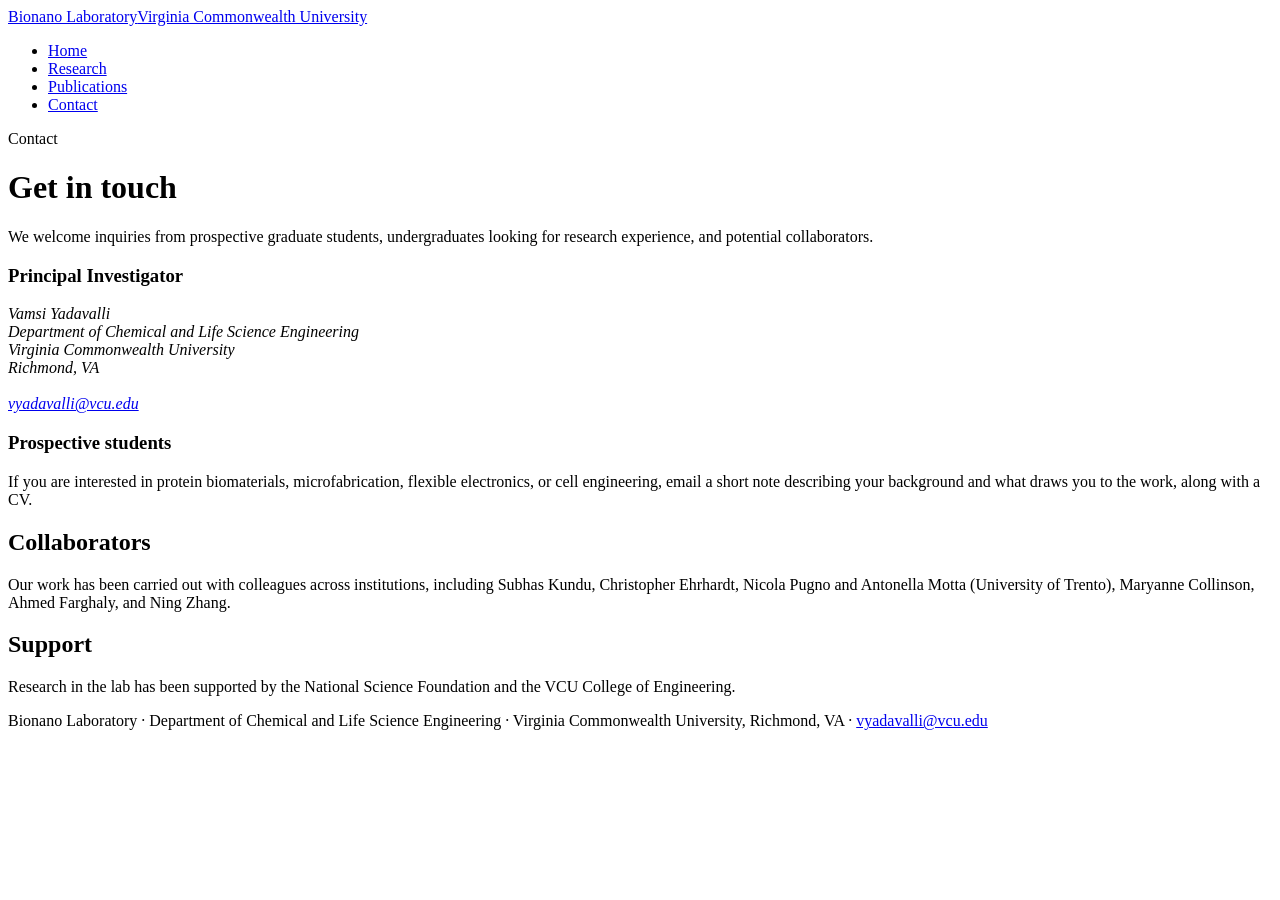
==== contact.html @ 3ca4eb9b "Add files via upload" ====
<!DOCTYPE html>
<html lang="en">
<head>
<meta charset="utf-8">
<meta name="viewport" content="width=device-width, initial-scale=1">
<title>Contact &mdash; Bionano Laboratory, VCU</title>
<meta name="description" content="Contact the Bionano Laboratory at Virginia Commonwealth University, and information for prospective students.">
<link rel="stylesheet" href="style.css">
</head>
<body>

<header class="site">
  <div class="wrap">
    <a class="brand" href="index.html">Bionano Laboratory<span>Virginia Commonwealth University</span></a>
    <nav>
      <ul>
        <li><a href="index.html">Home</a></li>
        <li><a href="research.html">Research</a></li>
        <li><a href="publications.html">Publications</a></li>
        <li><a class="active" href="contact.html">Contact</a></li>
      </ul>
    </nav>
  </div>
</header>

<div class="hero">
  <div class="wrap">
    <p class="kicker">Contact</p>
    <h1>Get in touch</h1>
    <p class="lede">We welcome inquiries from prospective graduate students, undergraduates looking for research experience, and potential collaborators.</p>
  </div>
</div>

<section>
  <div class="wrap">
    <div class="contact-grid">
      <div>
        <h3>Principal Investigator</h3>
        <address>
          Vamsi Yadavalli<br>
          Department of Chemical and Life Science Engineering<br>
          Virginia Commonwealth University<br>
          Richmond, VA<br><br>
          <a href="mailto:vyadavalli@vcu.edu">vyadavalli@vcu.edu</a>
        </address>
      </div>
      <div>
        <h3>Prospective students</h3>
        <p class="sub">If you are interested in protein biomaterials, microfabrication, flexible electronics, or cell engineering, email a short note describing your background and what draws you to the work, along with a CV.</p>
      </div>
    </div>
  </div>
</section>

<section class="tint">
  <div class="wrap">
    <h2>Collaborators</h2>
    <p class="sub">Our work has been carried out with colleagues across institutions, including Subhas Kundu, Christopher Ehrhardt, Nicola Pugno and Antonella Motta (University of Trento), Maryanne Collinson, Ahmed Farghaly, and Ning Zhang.</p>
    <h2>Support</h2>
    <p class="sub">Research in the lab has been supported by the National Science Foundation and the VCU College of Engineering.</p>
  </div>
</section>

<footer class="site">
  <div class="wrap">
    Bionano Laboratory &middot; Department of Chemical and Life Science Engineering &middot; Virginia Commonwealth University, Richmond, VA &middot;
    <a href="mailto:vyadavalli@vcu.edu">vyadavalli@vcu.edu</a>
  </div>
</footer>

</body>
</html>
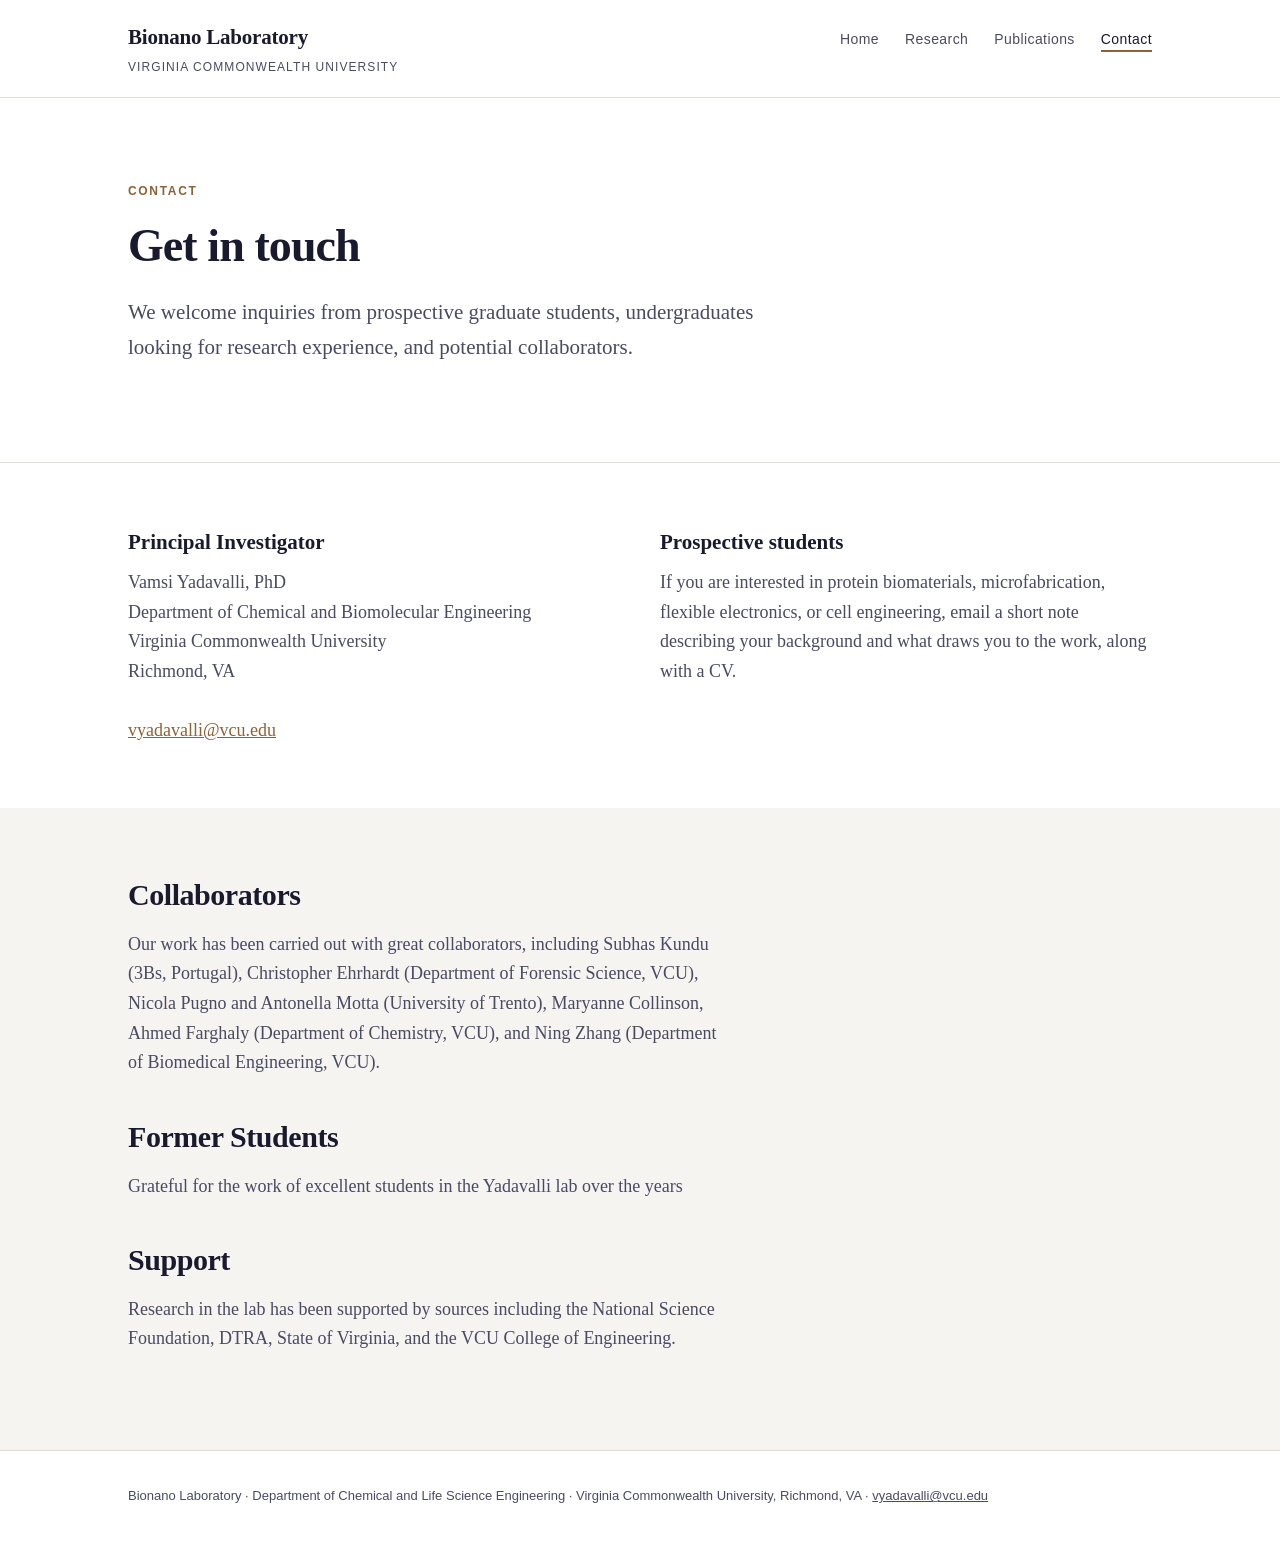
==== commit 5e441d42: "Add files via upload" ====
--- a/contact.html
+++ b/contact.html
@@ -37,8 +37,8 @@
       <div>
         <h3>Principal Investigator</h3>
         <address>
-          Vamsi Yadavalli<br>
-          Department of Chemical and Life Science Engineering<br>
+          Vamsi Yadavalli, PhD <br>
+          Department of Chemical and Biomolecular Engineering<br>
           Virginia Commonwealth University<br>
           Richmond, VA<br><br>
           <a href="mailto:vyadavalli@vcu.edu">vyadavalli@vcu.edu</a>
@@ -55,9 +55,11 @@
 <section class="tint">
   <div class="wrap">
     <h2>Collaborators</h2>
-    <p class="sub">Our work has been carried out with colleagues across institutions, including Subhas Kundu, Christopher Ehrhardt, Nicola Pugno and Antonella Motta (University of Trento), Maryanne Collinson, Ahmed Farghaly, and Ning Zhang.</p>
+    <p class="sub">Our work has been carried out with great collaborators, including Subhas Kundu (3Bs, Portugal), Christopher Ehrhardt (Department of Forensic Science, VCU), Nicola Pugno and Antonella Motta (University of Trento), Maryanne Collinson, Ahmed Farghaly (Department of Chemistry, VCU), and Ning Zhang (Department of Biomedical Engineering, VCU).</p>
+    <h2>Former Students</h2>
+    <p class="sub">Grateful for the work of excellent students in the Yadavalli lab over the years</p>
     <h2>Support</h2>
-    <p class="sub">Research in the lab has been supported by the National Science Foundation and the VCU College of Engineering.</p>
+    <p class="sub">Research in the lab has been supported by sources including the National Science Foundation, DTRA, State of Virginia, and the VCU College of Engineering.</p>
   </div>
 </section>
 
--- a/style.css
+++ b/style.css
@@ -0,0 +1,277 @@
+:root {
+  --ink: #1a1a2e;
+  --ink-soft: #4a4a63;
+  --paper: #ffffff;
+  --paper-tint: #f6f4f0;
+  --accent: #8c6239;
+  --accent-light: #c9a227;
+  --rule: #e2ded6;
+  --max: 1080px;
+}
+
+* { box-sizing: border-box; }
+
+html { scroll-behavior: smooth; }
+
+body {
+  margin: 0;
+  font-family: "Charter", "Georgia", "Cambria", serif;
+  font-size: 18px;
+  line-height: 1.65;
+  color: var(--ink);
+  background: var(--paper);
+  -webkit-font-smoothing: antialiased;
+}
+
+.wrap {
+  max-width: var(--max);
+  margin: 0 auto;
+  padding: 0 28px;
+}
+
+/* ---------- Header / nav ---------- */
+
+header.site {
+  border-bottom: 1px solid var(--rule);
+  background: var(--paper);
+  position: sticky;
+  top: 0;
+  z-index: 10;
+}
+
+header.site .wrap {
+  display: flex;
+  align-items: baseline;
+  justify-content: space-between;
+  flex-wrap: wrap;
+  gap: 12px;
+  padding-top: 20px;
+  padding-bottom: 20px;
+}
+
+.brand {
+  font-size: 21px;
+  font-weight: 700;
+  letter-spacing: -0.01em;
+  color: var(--ink);
+  text-decoration: none;
+}
+
+.brand span {
+  display: block;
+  font-family: "Helvetica Neue", Arial, sans-serif;
+  font-size: 12px;
+  font-weight: 500;
+  letter-spacing: 0.09em;
+  text-transform: uppercase;
+  color: var(--ink-soft);
+  margin-top: 3px;
+}
+
+nav ul {
+  list-style: none;
+  display: flex;
+  gap: 26px;
+  margin: 0;
+  padding: 0;
+  font-family: "Helvetica Neue", Arial, sans-serif;
+  font-size: 14px;
+  letter-spacing: 0.03em;
+}
+
+nav a {
+  color: var(--ink-soft);
+  text-decoration: none;
+  padding-bottom: 3px;
+  border-bottom: 2px solid transparent;
+}
+
+nav a:hover { color: var(--ink); }
+
+nav a.active {
+  color: var(--ink);
+  border-bottom-color: var(--accent);
+}
+
+/* ---------- Hero ---------- */
+
+.hero {
+  padding: 84px 0 68px;
+  border-bottom: 1px solid var(--rule);
+}
+
+.hero h1 {
+  font-size: 46px;
+  line-height: 1.15;
+  letter-spacing: -0.02em;
+  margin: 0 0 22px;
+  max-width: 20ch;
+}
+
+.hero p.lede {
+  font-size: 21px;
+  color: var(--ink-soft);
+  max-width: 62ch;
+  margin: 0 0 30px;
+}
+
+.kicker {
+  font-family: "Helvetica Neue", Arial, sans-serif;
+  font-size: 12px;
+  font-weight: 600;
+  letter-spacing: 0.14em;
+  text-transform: uppercase;
+  color: var(--accent);
+  margin: 0 0 18px;
+}
+
+.btn {
+  display: inline-block;
+  font-family: "Helvetica Neue", Arial, sans-serif;
+  font-size: 14px;
+  letter-spacing: 0.03em;
+  padding: 11px 22px;
+  border: 1px solid var(--ink);
+  color: var(--ink);
+  text-decoration: none;
+  margin-right: 12px;
+}
+
+.btn:hover { background: var(--ink); color: var(--paper); }
+
+/* ---------- Sections ---------- */
+
+section { padding: 62px 0; }
+
+section.tint { background: var(--paper-tint); }
+
+h2 {
+  font-size: 30px;
+  letter-spacing: -0.015em;
+  margin: 0 0 10px;
+}
+
+h3 {
+  font-size: 21px;
+  margin: 0 0 8px;
+}
+
+.sub {
+  color: var(--ink-soft);
+  max-width: 66ch;
+  margin: 0 0 34px;
+}
+
+.grid {
+  display: grid;
+  grid-template-columns: repeat(auto-fit, minmax(280px, 1fr));
+  gap: 34px;
+}
+
+.card h3 { margin-bottom: 6px; }
+
+.card p {
+  color: var(--ink-soft);
+  font-size: 17px;
+  margin: 0;
+}
+
+.card .tag {
+  font-family: "Helvetica Neue", Arial, sans-serif;
+  font-size: 11px;
+  letter-spacing: 0.1em;
+  text-transform: uppercase;
+  color: var(--accent);
+  display: block;
+  margin-bottom: 8px;
+}
+
+/* ---------- Research detail ---------- */
+
+.topic {
+  padding: 34px 0;
+  border-bottom: 1px solid var(--rule);
+}
+
+.topic:last-child { border-bottom: none; }
+
+.topic p { color: var(--ink-soft); max-width: 72ch; }
+
+.refs {
+  font-family: "Helvetica Neue", Arial, sans-serif;
+  font-size: 13px;
+  color: var(--accent);
+  margin-top: 10px;
+}
+
+/* ---------- Publications ---------- */
+
+.year-head {
+  font-family: "Helvetica Neue", Arial, sans-serif;
+  font-size: 13px;
+  font-weight: 700;
+  letter-spacing: 0.12em;
+  color: var(--accent);
+  border-bottom: 1px solid var(--rule);
+  padding-bottom: 7px;
+  margin: 42px 0 4px;
+}
+
+ol.pubs {
+  list-style: none;
+  padding: 0;
+  margin: 0;
+}
+
+ol.pubs li {
+  padding: 15px 0;
+  border-bottom: 1px solid var(--rule);
+  font-size: 17px;
+}
+
+ol.pubs li em { color: var(--ink-soft); }
+
+.note {
+  background: var(--paper-tint);
+  border-left: 3px solid var(--accent-light);
+  padding: 16px 20px;
+  font-size: 16px;
+  color: var(--ink-soft);
+  margin: 0 0 30px;
+}
+
+/* ---------- Contact ---------- */
+
+.contact-grid {
+  display: grid;
+  grid-template-columns: repeat(auto-fit, minmax(260px, 1fr));
+  gap: 40px;
+}
+
+.contact-grid a { color: var(--accent); }
+
+address {
+  font-style: normal;
+  color: var(--ink-soft);
+}
+
+/* ---------- Footer ---------- */
+
+footer.site {
+  border-top: 1px solid var(--rule);
+  padding: 34px 0;
+  font-family: "Helvetica Neue", Arial, sans-serif;
+  font-size: 13px;
+  color: var(--ink-soft);
+}
+
+footer.site a { color: var(--ink-soft); }
+
+@media (max-width: 640px) {
+  body { font-size: 17px; }
+  .hero { padding: 54px 0 44px; }
+  .hero h1 { font-size: 33px; }
+  .hero p.lede { font-size: 19px; }
+  h2 { font-size: 25px; }
+  nav ul { gap: 18px; }
+}
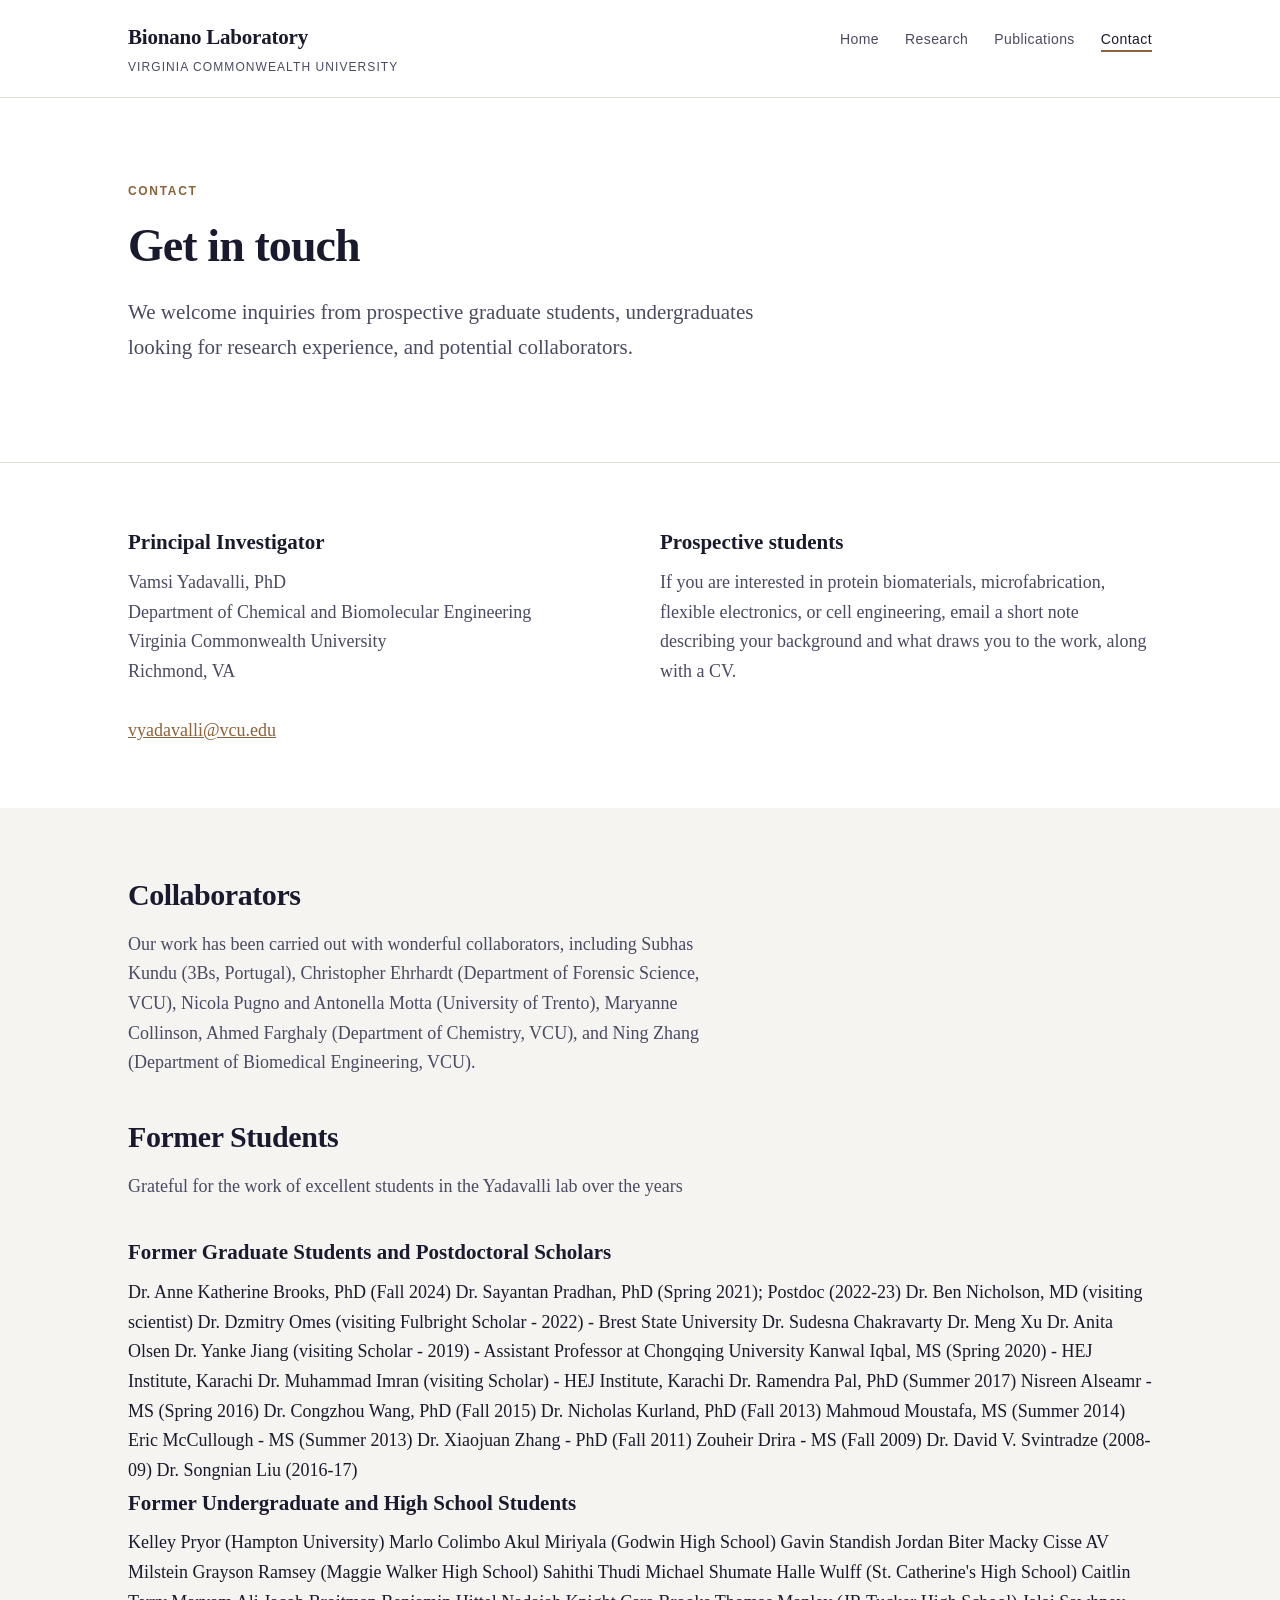
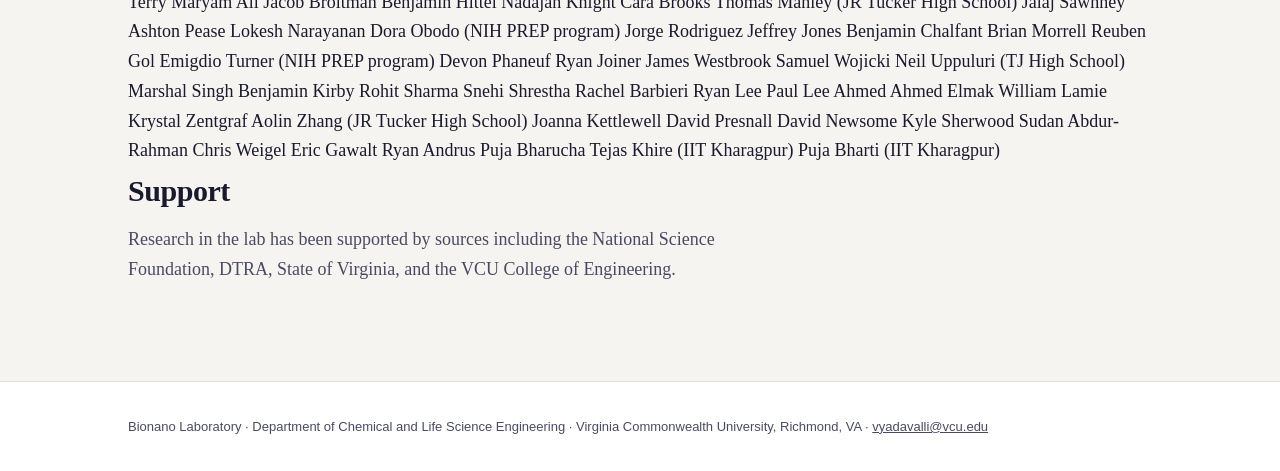
==== commit 8686d554: "Add files via upload" ====
--- a/contact.html
+++ b/contact.html
@@ -55,9 +55,89 @@
 <section class="tint">
   <div class="wrap">
     <h2>Collaborators</h2>
-    <p class="sub">Our work has been carried out with great collaborators, including Subhas Kundu (3Bs, Portugal), Christopher Ehrhardt (Department of Forensic Science, VCU), Nicola Pugno and Antonella Motta (University of Trento), Maryanne Collinson, Ahmed Farghaly (Department of Chemistry, VCU), and Ning Zhang (Department of Biomedical Engineering, VCU).</p>
+    <p class="sub">Our work has been carried out with wonderful collaborators, including Subhas Kundu (3Bs, Portugal), Christopher Ehrhardt (Department of Forensic Science, VCU), Nicola Pugno and Antonella Motta (University of Trento), Maryanne Collinson, Ahmed Farghaly (Department of Chemistry, VCU), and Ning Zhang (Department of Biomedical Engineering, VCU).</p>
     <h2>Former Students</h2>
     <p class="sub">Grateful for the work of excellent students in the Yadavalli lab over the years</p>
+
+<h3>Former Graduate Students and Postdoctoral Scholars</h3>
+Dr. Anne Katherine Brooks, PhD (Fall 2024)
+Dr. Sayantan Pradhan, PhD (Spring 2021); Postdoc (2022-23)
+Dr. Ben Nicholson, MD (visiting scientist)
+Dr. Dzmitry Omes (visiting Fulbright Scholar - 2022) - Brest State University
+Dr. Sudesna Chakravarty
+Dr. Meng Xu
+Dr. Anita Olsen
+Dr. Yanke Jiang (visiting Scholar - 2019) - Assistant Professor at Chongqing University
+Kanwal Iqbal, MS (Spring 2020) - HEJ Institute, Karachi
+Dr. Muhammad Imran (visiting Scholar) - HEJ Institute, Karachi
+Dr. Ramendra Pal, PhD (Summer 2017) 
+Nisreen Alseamr - MS (Spring 2016)
+Dr. Congzhou Wang, PhD (Fall 2015) 
+Dr. Nicholas Kurland, PhD (Fall 2013) 
+Mahmoud Moustafa, MS (Summer 2014)
+Eric McCullough - MS (Summer 2013)
+Dr. Xiaojuan Zhang - PhD (Fall 2011) 
+Zouheir Drira - MS (Fall 2009)
+Dr. David V. Svintradze (2008-09) 
+Dr. Songnian Liu (2016-17) 
+
+<h3>Former Undergraduate and High School Students</h3>
+Kelley Pryor (Hampton University)
+Marlo Colimbo
+Akul Miriyala (Godwin High School)
+Gavin Standish
+Jordan Biter
+Macky Cisse
+AV Milstein
+Grayson Ramsey (Maggie Walker High School)
+Sahithi Thudi
+Michael Shumate
+Halle Wulff (St. Catherine's High School)
+Caitlin Terry
+Maryam Ali
+Jacob Broitman
+Benjamin Hittel
+Nadajah Knight
+Cara Brooks
+Thomas Manley (JR Tucker High School)
+Jalaj Sawhney
+Ashton Pease
+Lokesh Narayanan
+Dora Obodo (NIH PREP program)
+Jorge Rodriguez
+Jeffrey Jones
+Benjamin Chalfant
+Brian Morrell
+Reuben Gol
+Emigdio Turner (NIH PREP program)
+Devon Phaneuf
+Ryan Joiner
+James Westbrook
+Samuel Wojicki
+Neil Uppuluri (TJ High School)
+Marshal Singh
+Benjamin Kirby
+Rohit Sharma
+Snehi Shrestha
+Rachel Barbieri
+Ryan Lee
+Paul Lee
+Ahmed Ahmed Elmak
+William Lamie
+Krystal Zentgraf
+Aolin Zhang (JR Tucker High School)
+Joanna Kettlewell
+David Presnall
+David Newsome
+Kyle Sherwood
+Sudan Abdur-Rahman
+Chris Weigel
+Eric Gawalt
+Ryan Andrus
+Puja Bharucha
+Tejas Khire (IIT Kharagpur)
+Puja Bharti (IIT Kharagpur)
+
     <h2>Support</h2>
     <p class="sub">Research in the lab has been supported by sources including the National Science Foundation, DTRA, State of Virginia, and the VCU College of Engineering.</p>
   </div>
--- a/style.css
+++ b/style.css
@@ -191,6 +191,7 @@
 .topic {
   padding: 34px 0;
   border-bottom: 1px solid var(--rule);
+  display: flow-root; /* contains floated figures so they can't spill into the next topic */
 }
 
 .topic:last-child { border-bottom: none; }
@@ -202,6 +203,29 @@
   font-size: 13px;
   color: var(--accent);
   margin-top: 10px;
+}
+
+/* ---------- Patents list (hero) ---------- */
+
+ul.patents {
+  list-style: none;
+  padding: 0;
+  margin: 0;
+  max-width: 74ch;
+}
+
+ul.patents li {
+  font-size: 17px;
+  color: var(--ink-soft);
+  padding: 9px 0;
+  border-bottom: 1px solid var(--rule);
+}
+
+ul.patents li:last-child { border-bottom: none; }
+
+ul.patents a {
+  color: var(--accent);
+  font-variant-numeric: tabular-nums;
 }
 
 /* ---------- Publications ---------- */
@@ -253,6 +277,117 @@
 address {
   font-style: normal;
   color: var(--ink-soft);
+}
+
+/* ---------- Images ---------- */
+
+/* Base: every image scales down, never overflows its container. */
+img {
+  max-width: 100%;
+  height: auto;
+  display: block;
+}
+
+/* A figure with an optional caption. Use for single images in a text flow.
+   max-width controls how big images render — lower it if they still feel too large. */
+figure {
+  margin: 30px 0;
+  max-width: 580px;
+}
+
+figure img {
+  width: 100%;
+  border: 1px solid var(--rule);
+}
+
+figcaption {
+  font-family: "Helvetica Neue", Arial, sans-serif;
+  font-size: 13px;
+  line-height: 1.5;
+  color: var(--ink-soft);
+  margin-top: 9px;
+  max-width: 62ch;
+}
+
+/* Float a figure beside text on wide screens. */
+figure.side {
+  float: right;
+  width: 44%;
+  margin: 6px 0 22px 34px;
+}
+
+@media (max-width: 720px) {
+  figure.side { float: none; width: 100%; margin: 24px 0; }
+}
+
+/* A row of images that reflows on narrow screens.
+   The 230px minimum sets how wide each tile gets before the row rewraps —
+   raise it for fewer, bigger tiles; lower it for more, smaller ones. */
+.gallery {
+  display: grid;
+  grid-template-columns: repeat(auto-fit, minmax(230px, 1fr));
+  gap: 22px;
+  margin: 30px 0;
+}
+
+.gallery figure { margin: 0; max-width: none; }
+
+/* Square-cropped thumbnails, useful when source images vary in shape. */
+.gallery.square img {
+  aspect-ratio: 1 / 1;
+  object-fit: cover;
+}
+
+/* Image at the top of a card on the home page. */
+.card img {
+  width: 100%;
+  aspect-ratio: 4 / 3;
+  object-fit: cover;
+  border: 1px solid var(--rule);
+  margin-bottom: 14px;
+}
+
+/* ---------- Hero with background image ---------- */
+
+/* Add class "photo" to .hero and set --hero-image inline on the element.
+   The gradient keeps text legible over any photograph. */
+.hero.photo {
+  position: relative;
+  background-image:
+    linear-gradient(to right, rgba(255,255,255,0.96) 0%, rgba(255,255,255,0.88) 45%, rgba(255,255,255,0.55) 100%),
+    var(--hero-image);
+  background-size: cover;
+  background-position: center;
+}
+
+/* Dark variant: white text over a darkened photograph. */
+.hero.photo.dark {
+  background-image:
+    linear-gradient(to right, rgba(20,20,32,0.93) 0%, rgba(20,20,32,0.78) 55%, rgba(20,20,32,0.5) 100%),
+    var(--hero-image);
+  color: var(--paper);
+}
+
+.hero.photo.dark h1 { color: var(--paper); }
+.hero.photo.dark p.lede { color: rgba(255,255,255,0.86); }
+.hero.photo.dark .kicker { color: var(--accent-light); }
+
+.hero.photo.dark .btn {
+  border-color: rgba(255,255,255,0.6);
+  color: var(--paper);
+}
+
+.hero.photo.dark .btn:hover {
+  background: var(--paper);
+  color: var(--ink);
+}
+
+/* Subtle repeating texture for tinted sections. */
+.tint.texture {
+  background-image:
+    linear-gradient(rgba(246,244,240,0.94), rgba(246,244,240,0.94)),
+    var(--texture-image);
+  background-size: auto, 420px;
 }
 
 /* ---------- Footer ---------- */
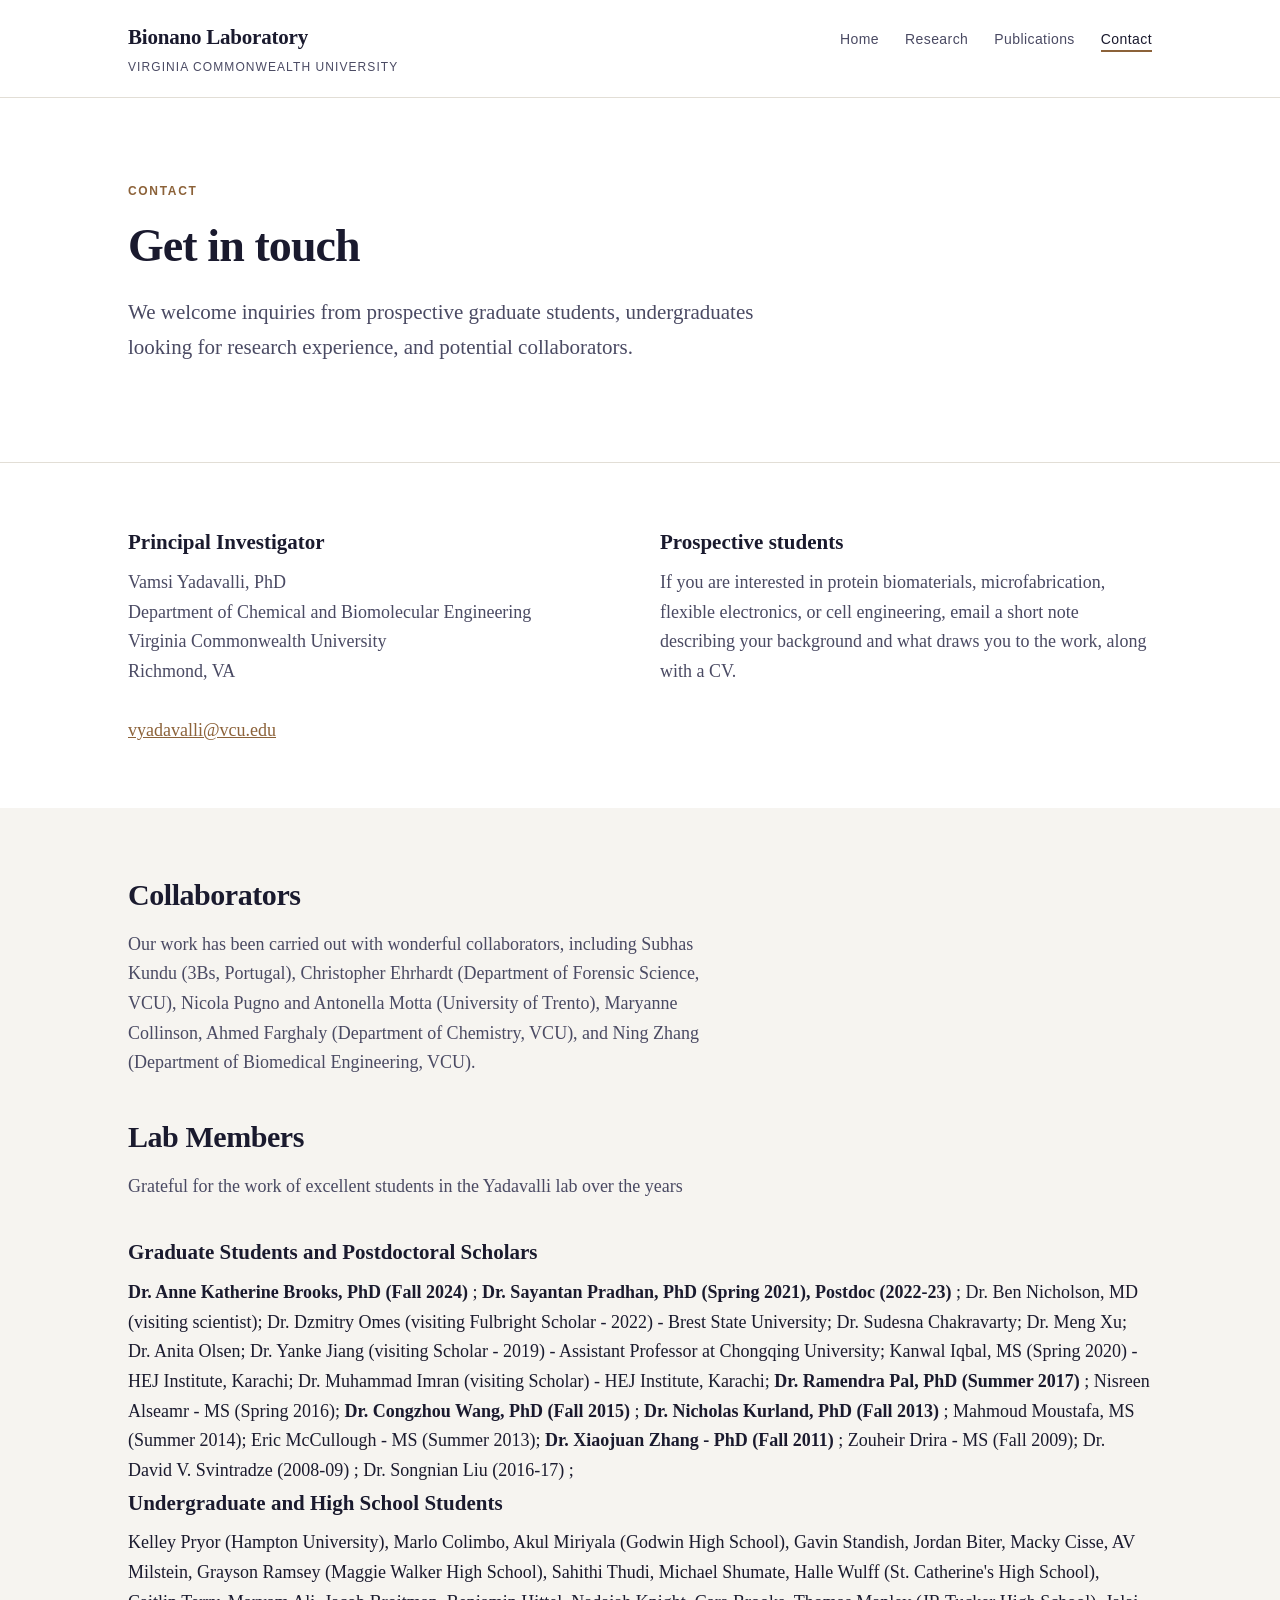
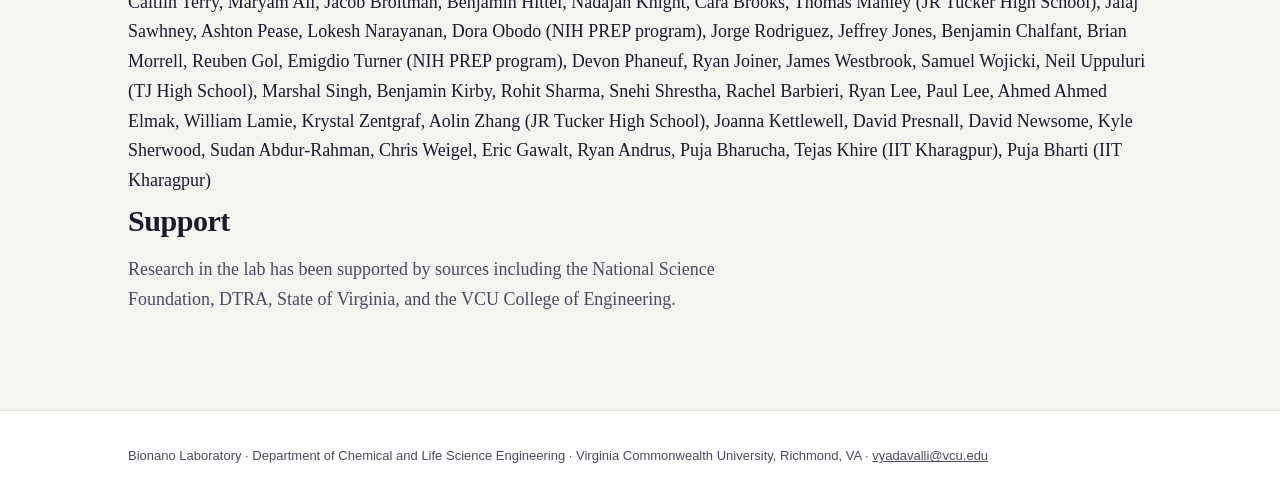
==== commit c571a909: "Add files via upload" ====
--- a/contact.html
+++ b/contact.html
@@ -56,86 +56,89 @@
   <div class="wrap">
     <h2>Collaborators</h2>
     <p class="sub">Our work has been carried out with wonderful collaborators, including Subhas Kundu (3Bs, Portugal), Christopher Ehrhardt (Department of Forensic Science, VCU), Nicola Pugno and Antonella Motta (University of Trento), Maryanne Collinson, Ahmed Farghaly (Department of Chemistry, VCU), and Ning Zhang (Department of Biomedical Engineering, VCU).</p>
-    <h2>Former Students</h2>
+
+    <h2>Lab Members</h2>
     <p class="sub">Grateful for the work of excellent students in the Yadavalli lab over the years</p>
 
-<h3>Former Graduate Students and Postdoctoral Scholars</h3>
-Dr. Anne Katherine Brooks, PhD (Fall 2024)
-Dr. Sayantan Pradhan, PhD (Spring 2021); Postdoc (2022-23)
-Dr. Ben Nicholson, MD (visiting scientist)
-Dr. Dzmitry Omes (visiting Fulbright Scholar - 2022) - Brest State University
-Dr. Sudesna Chakravarty
-Dr. Meng Xu
-Dr. Anita Olsen
-Dr. Yanke Jiang (visiting Scholar - 2019) - Assistant Professor at Chongqing University
-Kanwal Iqbal, MS (Spring 2020) - HEJ Institute, Karachi
-Dr. Muhammad Imran (visiting Scholar) - HEJ Institute, Karachi
-Dr. Ramendra Pal, PhD (Summer 2017) 
-Nisreen Alseamr - MS (Spring 2016)
-Dr. Congzhou Wang, PhD (Fall 2015) 
-Dr. Nicholas Kurland, PhD (Fall 2013) 
-Mahmoud Moustafa, MS (Summer 2014)
-Eric McCullough - MS (Summer 2013)
-Dr. Xiaojuan Zhang - PhD (Fall 2011) 
-Zouheir Drira - MS (Fall 2009)
-Dr. David V. Svintradze (2008-09) 
-Dr. Songnian Liu (2016-17) 
+<h3>Graduate Students and Postdoctoral Scholars</h3>
+<b> Dr. Anne Katherine Brooks, PhD (Fall 2024) </b>;
+<b> Dr. Sayantan Pradhan, PhD (Spring 2021), Postdoc (2022-23) </b>; 
+Dr. Ben Nicholson, MD (visiting scientist);
+Dr. Dzmitry Omes (visiting Fulbright Scholar - 2022) - Brest State University; 
+Dr. Sudesna Chakravarty;
+Dr. Meng Xu;
+Dr. Anita Olsen;
+Dr. Yanke Jiang (visiting Scholar - 2019) - Assistant Professor at Chongqing University;
+Kanwal Iqbal, MS (Spring 2020) - HEJ Institute, Karachi;
+Dr. Muhammad Imran (visiting Scholar) - HEJ Institute, Karachi;
+<b> Dr. Ramendra Pal, PhD (Summer 2017) </b>;
+Nisreen Alseamr - MS (Spring 2016);
+<b> Dr. Congzhou Wang, PhD (Fall 2015) </b>;
+<b> Dr. Nicholas Kurland, PhD (Fall 2013) </b>; 
+Mahmoud Moustafa, MS (Summer 2014);
+Eric McCullough - MS (Summer 2013);
+<b> Dr. Xiaojuan Zhang - PhD (Fall 2011) </b>;
+Zouheir Drira - MS (Fall 2009);
+Dr. David V. Svintradze (2008-09) ;
+Dr. Songnian Liu (2016-17) ;
 
-<h3>Former Undergraduate and High School Students</h3>
-Kelley Pryor (Hampton University)
-Marlo Colimbo
-Akul Miriyala (Godwin High School)
-Gavin Standish
-Jordan Biter
-Macky Cisse
-AV Milstein
-Grayson Ramsey (Maggie Walker High School)
-Sahithi Thudi
-Michael Shumate
-Halle Wulff (St. Catherine's High School)
-Caitlin Terry
-Maryam Ali
-Jacob Broitman
-Benjamin Hittel
-Nadajah Knight
-Cara Brooks
-Thomas Manley (JR Tucker High School)
-Jalaj Sawhney
-Ashton Pease
-Lokesh Narayanan
-Dora Obodo (NIH PREP program)
-Jorge Rodriguez
-Jeffrey Jones
-Benjamin Chalfant
-Brian Morrell
-Reuben Gol
-Emigdio Turner (NIH PREP program)
-Devon Phaneuf
-Ryan Joiner
-James Westbrook
-Samuel Wojicki
-Neil Uppuluri (TJ High School)
-Marshal Singh
-Benjamin Kirby
-Rohit Sharma
-Snehi Shrestha
-Rachel Barbieri
-Ryan Lee
-Paul Lee
-Ahmed Ahmed Elmak
-William Lamie
-Krystal Zentgraf
-Aolin Zhang (JR Tucker High School)
-Joanna Kettlewell
-David Presnall
-David Newsome
-Kyle Sherwood
-Sudan Abdur-Rahman
-Chris Weigel
-Eric Gawalt
-Ryan Andrus
-Puja Bharucha
-Tejas Khire (IIT Kharagpur)
+<br>
+
+<h3>Undergraduate and High School Students</h3>
+Kelley Pryor (Hampton University),
+Marlo Colimbo,
+Akul Miriyala (Godwin High School),
+Gavin Standish,
+Jordan Biter,
+Macky Cisse,
+AV Milstein,
+Grayson Ramsey (Maggie Walker High School),
+Sahithi Thudi,
+Michael Shumate,
+Halle Wulff (St. Catherine's High School),
+Caitlin Terry,
+Maryam Ali,
+Jacob Broitman,
+Benjamin Hittel,
+Nadajah Knight,
+Cara Brooks,
+Thomas Manley (JR Tucker High School),
+Jalaj Sawhney,
+Ashton Pease,
+Lokesh Narayanan,
+Dora Obodo (NIH PREP program),
+Jorge Rodriguez,
+Jeffrey Jones,
+Benjamin Chalfant,
+Brian Morrell,
+Reuben Gol,
+Emigdio Turner (NIH PREP program),
+Devon Phaneuf,
+Ryan Joiner,
+James Westbrook,
+Samuel Wojicki,
+Neil Uppuluri (TJ High School),
+Marshal Singh,
+Benjamin Kirby,
+Rohit Sharma,
+Snehi Shrestha,
+Rachel Barbieri,
+Ryan Lee,
+Paul Lee,
+Ahmed Ahmed Elmak,
+William Lamie,
+Krystal Zentgraf,
+Aolin Zhang (JR Tucker High School),
+Joanna Kettlewell,
+David Presnall,
+David Newsome,
+Kyle Sherwood,
+Sudan Abdur-Rahman,
+Chris Weigel,
+Eric Gawalt,
+Ryan Andrus,
+Puja Bharucha,
+Tejas Khire (IIT Kharagpur),
 Puja Bharti (IIT Kharagpur)
 
     <h2>Support</h2>
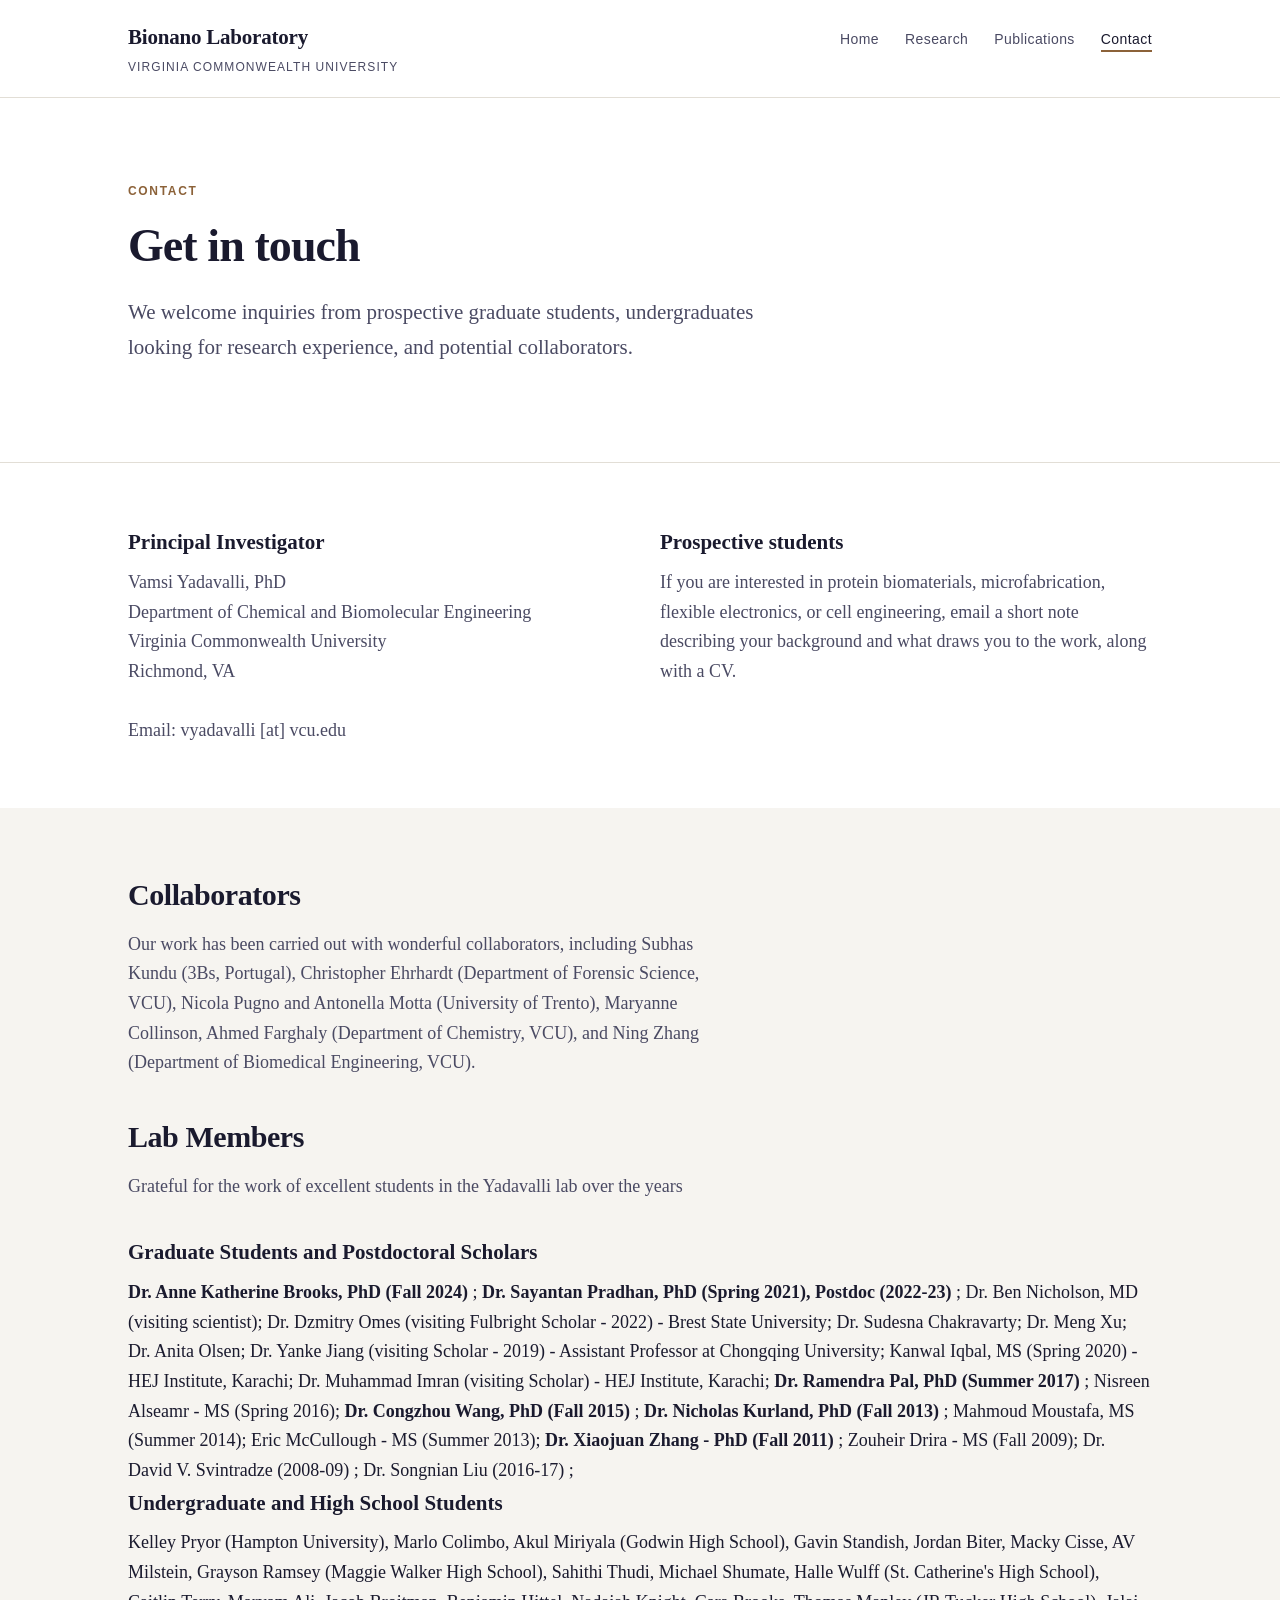
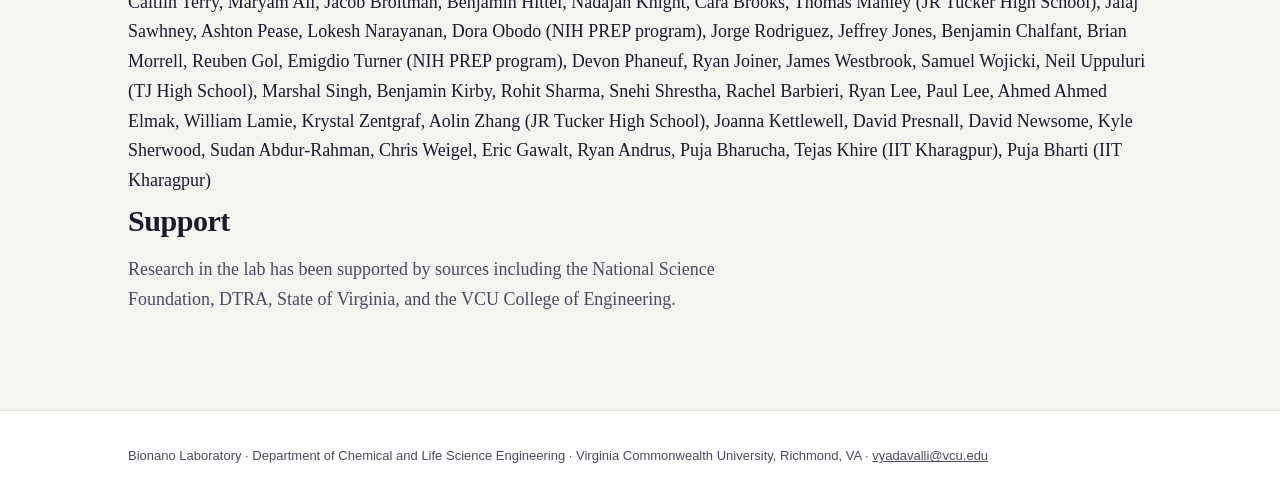
==== commit d976b76c: "Add files via upload" ====
--- a/contact.html
+++ b/contact.html
@@ -41,7 +41,7 @@
           Department of Chemical and Biomolecular Engineering<br>
           Virginia Commonwealth University<br>
           Richmond, VA<br><br>
-          <a href="mailto:vyadavalli@vcu.edu">vyadavalli@vcu.edu</a>
+          Email: vyadavalli [at] vcu.edu
         </address>
       </div>
       <div>
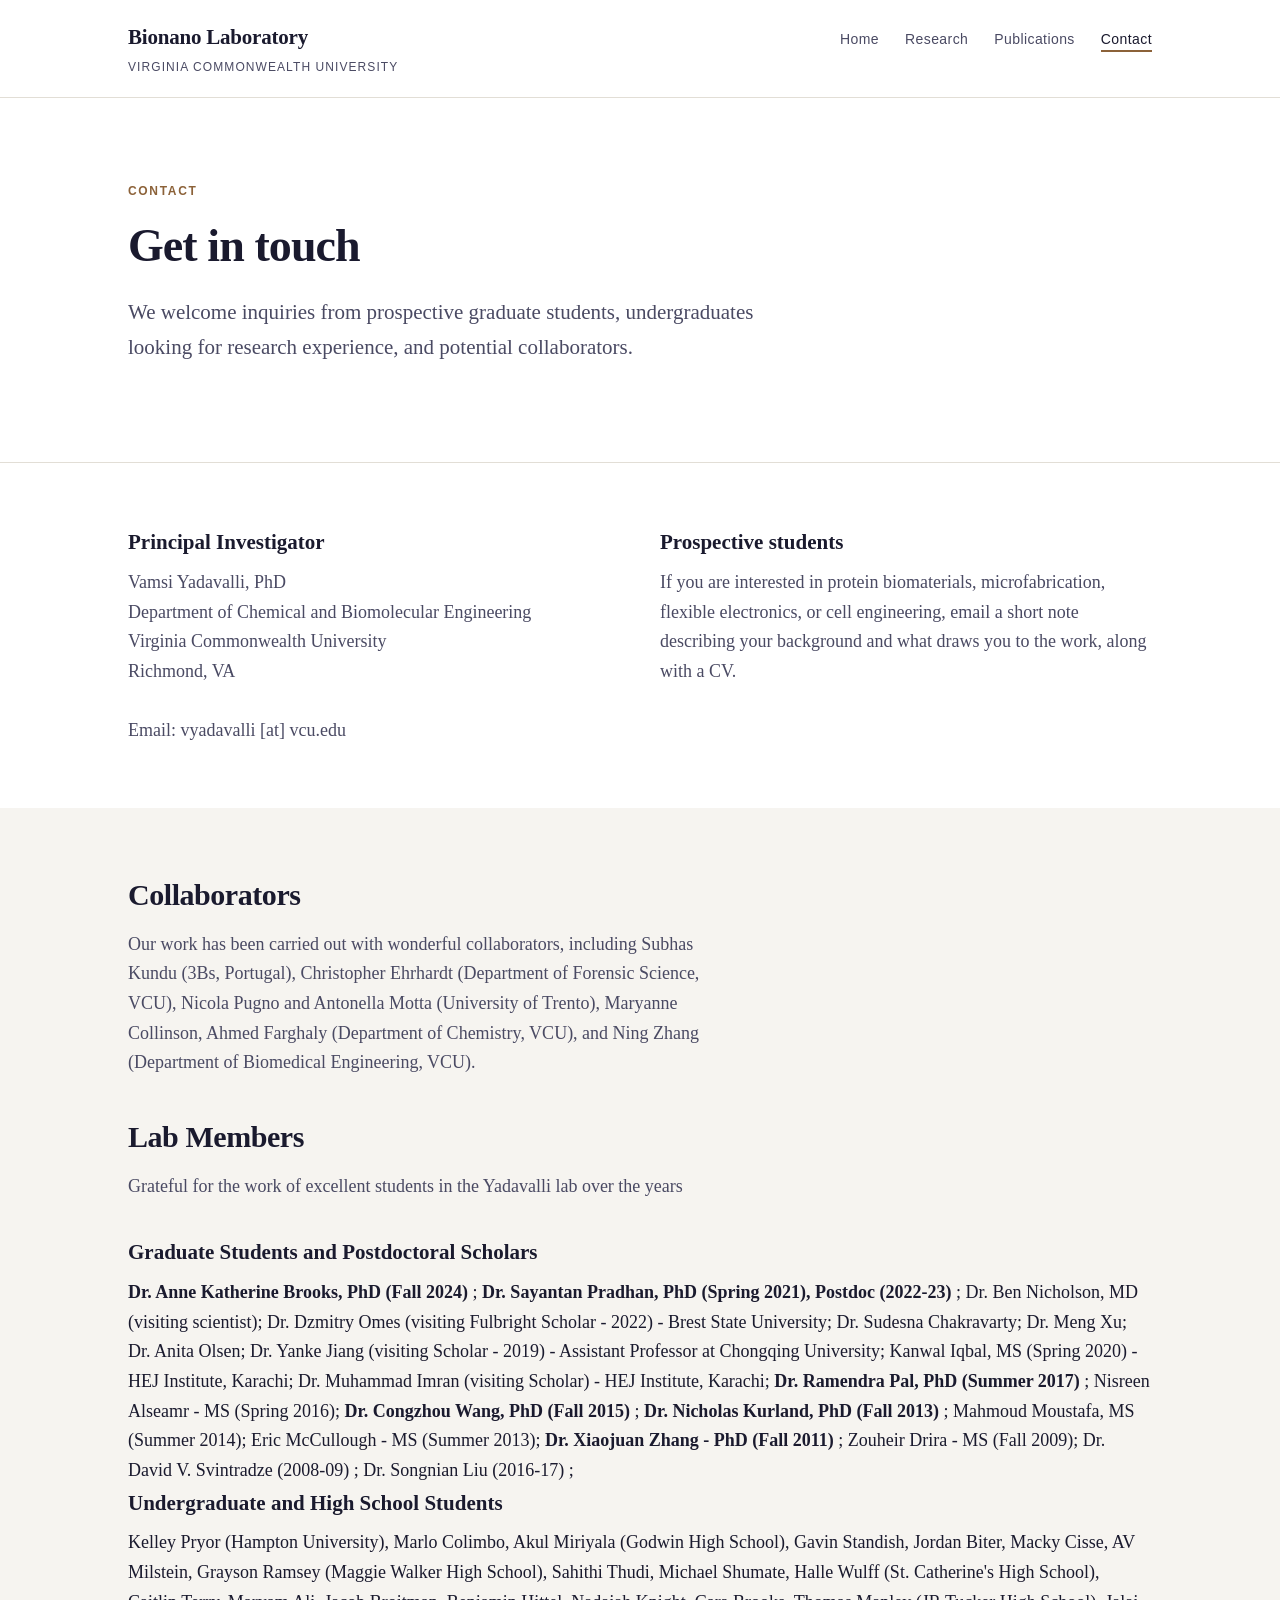
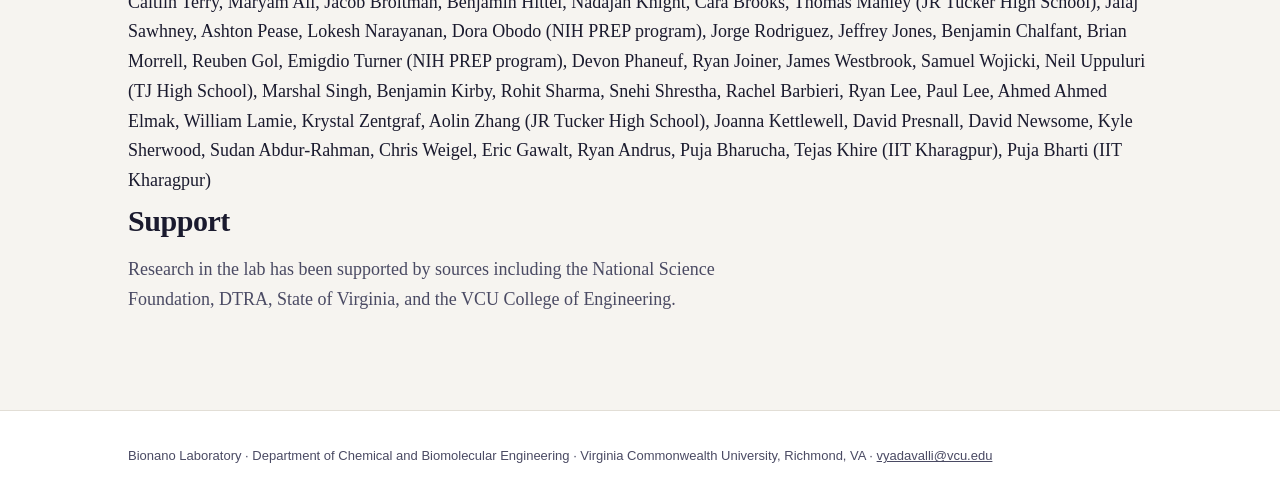
==== commit 52379751: "Add PI section, name-focused title, structured data; fix department name Co-Authored-By: Claude Opus" ====
--- a/contact.html
+++ b/contact.html
@@ -148,7 +148,7 @@
 
 <footer class="site">
   <div class="wrap">
-    Bionano Laboratory &middot; Department of Chemical and Life Science Engineering &middot; Virginia Commonwealth University, Richmond, VA &middot;
+    Bionano Laboratory &middot; Department of Chemical and Biomolecular Engineering &middot; Virginia Commonwealth University, Richmond, VA &middot;
     <a href="mailto:vyadavalli@vcu.edu">vyadavalli@vcu.edu</a>
   </div>
 </footer>
--- a/style.css
+++ b/style.css
@@ -186,6 +186,29 @@
   margin-bottom: 8px;
 }
 
+/* ---------- Principal investigator ---------- */
+
+section.pi { border-bottom: 1px solid var(--rule); }
+
+.pi-titles {
+  font-family: "Helvetica Neue", Arial, sans-serif;
+  font-size: 15px;
+  line-height: 1.6;
+  color: var(--ink-soft);
+  max-width: 80ch;
+  margin: 0 0 18px;
+}
+
+.pi .sub { margin-bottom: 18px; }
+
+.pi-links {
+  font-family: "Helvetica Neue", Arial, sans-serif;
+  font-size: 14px;
+  margin: 0;
+}
+
+.pi-links a { color: var(--accent); }
+
 /* ---------- Research detail ---------- */
 
 .topic {
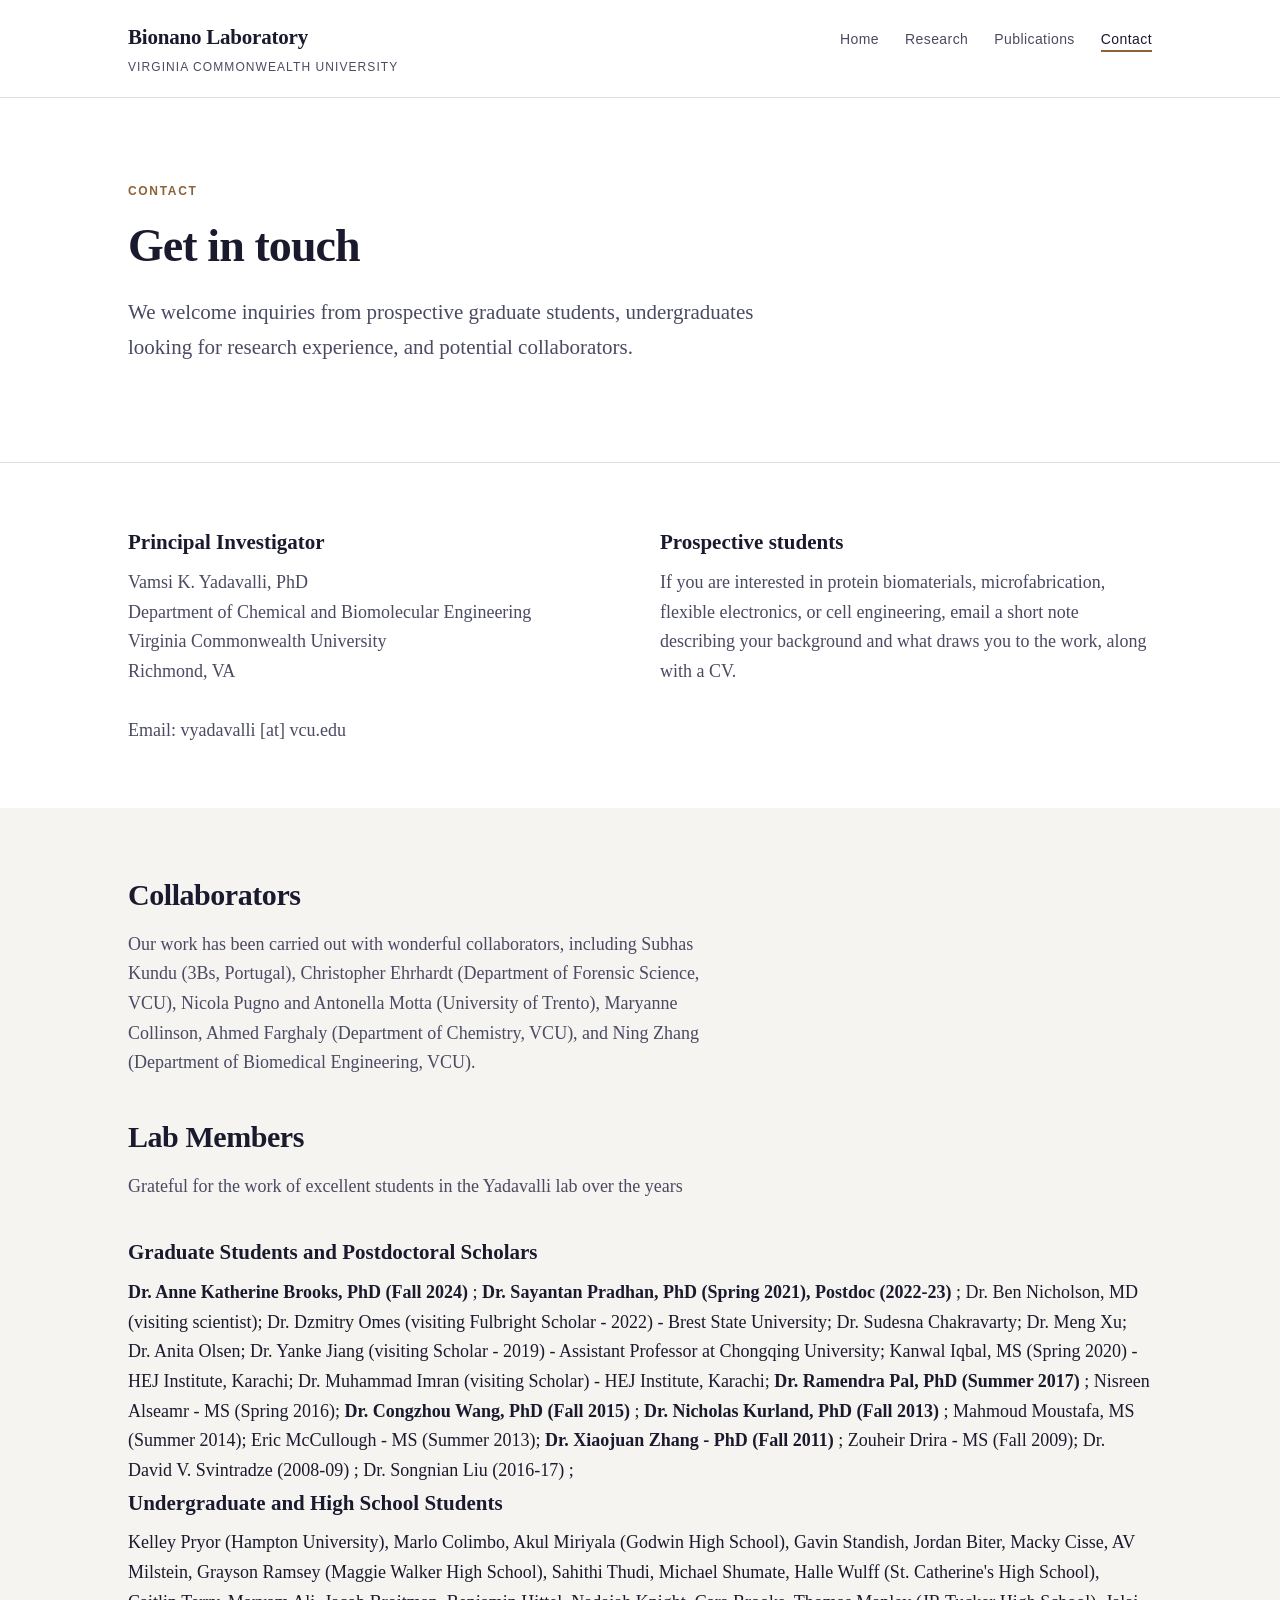
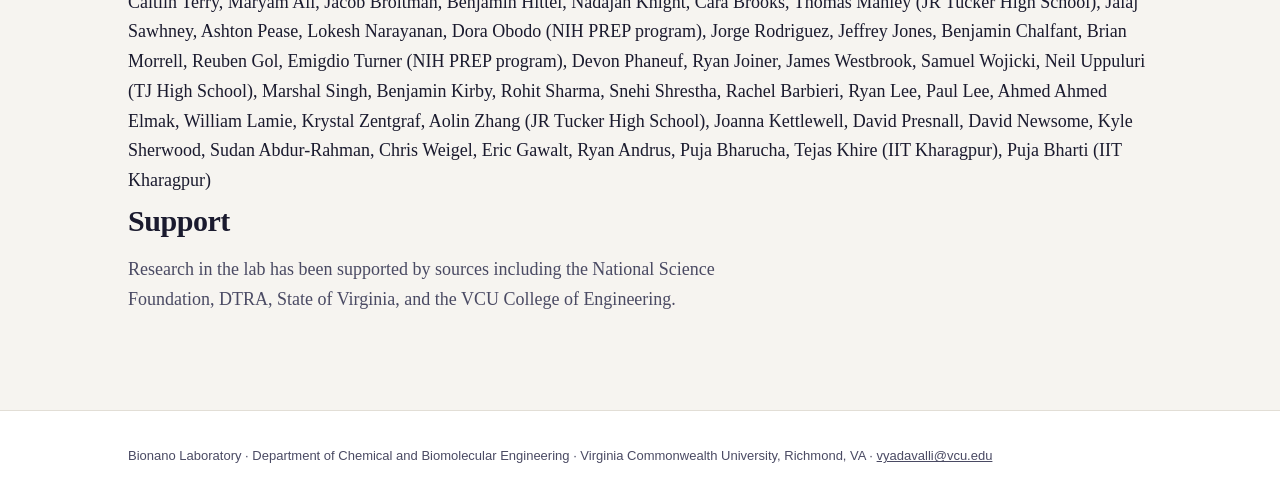
==== commit 89b037d3: "Use Vamsi K. Yadavalli; add VCU and Google Scholar profile links Co-Authored-By: Claude Opus 5.5 <no" ====
--- a/contact.html
+++ b/contact.html
@@ -37,7 +37,7 @@
       <div>
         <h3>Principal Investigator</h3>
         <address>
-          Vamsi Yadavalli, PhD <br>
+          Vamsi K. Yadavalli, PhD <br>
           Department of Chemical and Biomolecular Engineering<br>
           Virginia Commonwealth University<br>
           Richmond, VA<br><br>
--- a/style.css
+++ b/style.css
@@ -190,6 +190,25 @@
 
 section.pi { border-bottom: 1px solid var(--rule); }
 
+.pi-grid {
+  display: grid;
+  grid-template-columns: 96px 1fr;
+  gap: 28px;
+  align-items: start;
+}
+
+.pi-photo {
+  width: 96px;
+  height: 96px;
+  object-fit: cover;
+  border-radius: 50%;
+  border: 1px solid var(--rule);
+}
+
+@media (max-width: 720px) {
+  .pi-grid { grid-template-columns: 1fr; gap: 16px; }
+}
+
 .pi-titles {
   font-family: "Helvetica Neue", Arial, sans-serif;
   font-size: 15px;
